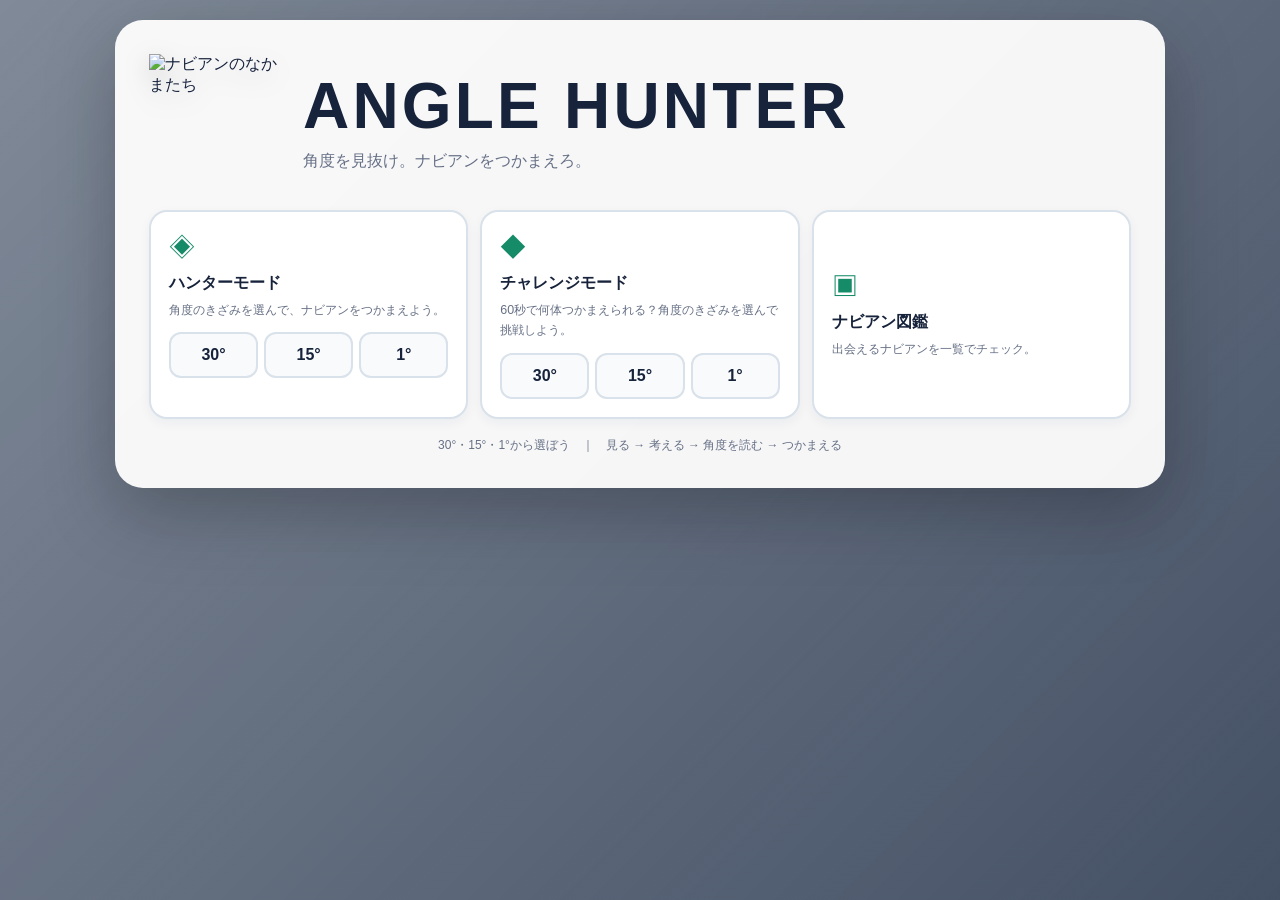
==== index.html @ fb032d8c "Recover correct app and split HTML CSS JS" ====
<!doctype html>
<html lang="ja">
<head>
<meta charset="UTF-8"><meta name="viewport" content="width=device-width,initial-scale=1,maximum-scale=1,user-scalable=no">
<title>ANGLE HUNTER - ナビアンをつかまえろ</title>
<link rel="stylesheet" href="https://tt-sensei.github.io/edu-effects/css/edu-effects.css"><link rel="stylesheet" href="https://tt-sensei.github.io/edu-effects/css/edu-learning.css"><link rel="stylesheet" href="https://tt-sensei.github.io/edu-effects/css/edu-feedback.css">



  <link rel="stylesheet" href="css/style.css">
</head><body>
<div id="start" class="deco-fantasy"><div class="start-card"><div class="start-head"><img class="town-group" src="https://raw.githubusercontent.com/TT-sensei/navi-character-/main/assets/fantasy/groups/group-fantasy-town.png" alt="ナビアンのなかまたち"><div class="start-title"><h1>ANGLE HUNTER</h1><p>角度を見抜け。ナビアンをつかまえろ。</p></div></div><div class="mode-grid"><div class="mode"><span class="mode-mark">◈</span><b>ハンターモード</b><span class="mode-desc">角度のきざみを選んで、ナビアンをつかまえよう。</span><div class="step-select"><button class="step-btn" data-mode="hunter" data-step="30">30°</button><button class="step-btn" data-mode="hunter" data-step="15">15°</button><button class="step-btn" data-mode="hunter" data-step="1">1°</button></div></div><div class="mode"><span class="mode-mark">◆</span><b>チャレンジモード</b><span class="mode-desc">60秒で何体つかまえられる？角度のきざみを選んで挑戦しよう。</span><div class="step-select"><button class="step-btn" data-mode="challenge" data-step="30">30°</button><button class="step-btn" data-mode="challenge" data-step="15">15°</button><button class="step-btn" data-mode="challenge" data-step="1">1°</button></div></div><button class="mode book-mode" onclick="location.href='book.html'" data-mode="book"><span class="mode-mark">▣</span><b>ナビアン図鑑</b><span class="mode-desc">出会えるナビアンを一覧でチェック。</span></button></div><p class="start-note">30°・15°・1°から選ぼう　｜　見る → 考える → 角度を読む → つかまえる</p></div></div>
<div id="app" class="hidden"><header class="topbar"><div class="brand"><h1>ANGLE HUNTER</h1><p id="brandHint">ナビアンが止まった角度を見抜こう</p></div><div class="actions"><span class="pill active" id="stepLabel">30°</span><span class="challenge-header-timer hidden" id="timer">60</span><button class="head-btn" id="titleBtn">タイトル</button></div></header><div class="game" id="normalGame"><div class="arena-wrap"><div class="arena" id="stage"><div class="field" id="field"></div><div class="zero-line"></div><div class="aim" id="aim"></div><div class="correct-line" id="correctLine"></div><div class="net" id="net"></div><div class="center"></div><img class="navian" id="navian" alt="ナビアン"><div class="message" id="message"></div></div></div><aside class="side"><div class="panel"><h2 id="recordTitle">きろく</h2><div class="stat"><span>ちょうせん</span><b id="attempts">0</b></div><div class="stat"><span>せいかい</span><b id="correct">0</b></div><div class="stat"><span>せいかい率</span><b id="rate">0%</b></div></div><div class="panel" id="challengePanel"><h2>チャレンジ</h2><div class="stat"><span>捕獲数</span><b class="challenge-score" id="score">0</b></div></div><div class="panel"><span class="mode-label" id="modeLabel">ハンター</span><p class="hint">ナビアンが止まった位置と、0°の線をくらべて角度を選ぼう。</p></div></aside><div id="angles"></div><button id="next">つぎのナビアン ▶</button></div>
<div id="protractorGame" class="game hidden"><div class="arena-wrap" id="protractorView"><div class="protractor-card" id="protractorCard"><svg id="protractorSvg" class="protractor-svg" viewBox="0 0 800 424" aria-label="180度分度器"><path d="M 114 370 A 286 286 0 0 1 686 370" fill="none" stroke="#24344f" stroke-width="2.5"/><path d="M 150 370 A 250 250 0 0 1 650 370" fill="none" stroke="#b8c4d1" stroke-width="1.5"/><g id="protractorTicks"></g><g id="protractorNumbers"></g><path id="protractorAngleArc" d="" fill="none" stroke="#168b68" stroke-width="7" stroke-linecap="round"/></svg><div class="protractor-base"></div><div class="protractor-center"></div><div class="protractor-ray" id="protractorRay"></div><div class="protractor-correct-line" id="protractorCorrectLine"></div><img class="protractor-navian" id="protractorNavian" alt="ナビアン"></div><div class="protractor-label" id="protractorLabel">分度器で角度を読もう</div><div class="protractor-question"><span class="protractor-help">ナビアンが止まった線は、何度？</span><input id="degreeInput" class="degree-input" type="number" inputmode="numeric" min="0" max="180" step="1" aria-label="角度"><span class="degree-unit">°</span><button id="degreeSubmit" class="degree-submit">答える</button></div><button id="protractorNext">つぎのナビアン ▶</button></div></div>
<div id="result" class="hidden"><div class="result-card"><h2>チャレンジ終了！</h2><div class="result-number" id="resultNumber">0</div><p>ナビアン捕獲！</p><div class="result-actions"><button class="again" id="again">もう一度</button><button class="title-back" id="resultTitle">タイトルへ</button></div></div></div>
<div id="book" class="hidden"><div class="book-shell"><div class="book-head"><h2>ナビアン図鑑</h2><button class="head-btn" id="bookBack">タイトル</button></div><div class="book-grid" id="bookGrid"></div></div></div>



  <script src="js/app.js"></script>
</body></html>
---- css/style.css ----
:root{--bg:#eef3f7;--card:#fff;--navy:#17233b;--muted:#667085;--line:#d9e1ea;--green:#168b68;--green2:#dff6ed;--gold:#e3a400;--gold2:#fff2c7;--red:#d95555;--red2:#ffe5e5;--blue:#3478c8}*{box-sizing:border-box;-webkit-tap-highlight-color:transparent}html,body{margin:0;width:100%;height:100%;overflow:hidden;font-family:"Hiragino Maru Gothic ProN","Yu Gothic",sans-serif;background:var(--bg);color:var(--navy);touch-action:manipulation}button,input{font:inherit}button:focus-visible,input:focus-visible{outline:3px solid #75aef5;outline-offset:2px}.hidden{display:none!important}
#start{position:fixed;inset:0;z-index:50;display:block;overflow-y:auto;overflow-x:hidden;-webkit-overflow-scrolling:touch;touch-action:pan-y;padding:20px 14px 28px;background:linear-gradient(135deg,rgba(20,34,59,.50),rgba(20,34,59,.78)),url('https://raw.githubusercontent.com/TT-sensei/navi-character-/main/assets/fantasy/backgrounds/town.png') center/cover}.start-card{width:min(1050px,100%);margin:0 auto;padding:34px;border-radius:28px;background:rgba(255,255,255,.94);box-shadow:0 24px 70px rgba(0,0,0,.25)}.start-head{display:flex;align-items:center;gap:22px}.town-group{width:132px;height:132px;object-fit:contain;filter:drop-shadow(0 8px 12px rgba(0,0,0,.18))}.start-title h1{margin:0;font-size:clamp(2rem,5vw,4rem);letter-spacing:.05em}.start-title p{margin:8px 0 0;color:var(--muted)}.mode-grid{display:grid;grid-template-columns:repeat(3,minmax(0,1fr));gap:12px;margin-top:24px}.mode{min-height:150px;padding:18px;border:2px solid var(--line);border-radius:18px;background:#fff;color:var(--navy);text-align:left;box-shadow:0 4px 12px rgba(24,42,67,.05)}.mode-mark{display:block;font-size:1.65rem;color:var(--green);margin-bottom:7px}.mode b{display:block;font-size:1.02rem;margin-bottom:6px}.mode-desc{color:var(--muted);font-size:.78rem;line-height:1.55}.step-select{display:flex;gap:6px;margin-top:12px}.step-btn{flex:1;min-width:0;min-height:46px;padding:6px 4px;border:2px solid var(--line);border-radius:12px;background:#f8fafc;color:var(--navy);font-weight:900;font-size:1rem;cursor:pointer}.step-btn:hover,.step-btn:active{border-color:#82cdb5;background:var(--green2)}.book-mode{grid-column:auto;min-height:150px}.start-note{text-align:center;color:var(--muted);font-size:.75rem;margin:18px 0 0}
#app{width:100%;height:100%;max-width:1280px;margin:auto;padding:12px 18px 14px;display:flex;flex-direction:column;gap:10px}.topbar{height:54px;display:flex;align-items:center;justify-content:space-between;gap:12px;flex:0 0 auto}.brand h1{margin:0;font-size:1.35rem;letter-spacing:.04em}.brand p{margin:2px 0 0;font-size:.72rem;color:var(--muted)}.actions{display:flex;gap:7px;align-items:center}.pill,.head-btn{min-height:42px;padding:7px 13px;border:1px solid var(--line);border-radius:999px;background:#fff;color:var(--navy);font-weight:700;box-shadow:0 2px 8px rgba(24,42,67,.05)}.pill.active{background:var(--navy);color:#fff;border-color:var(--navy)}
.game{min-height:0;flex:1;display:grid;grid-template-columns:minmax(0,1fr) 220px;grid-template-rows:minmax(0,1fr) auto;gap:10px 14px}.arena-wrap{position:relative;min-width:0;min-height:0;display:grid;place-items:center;padding:16px;border-radius:28px;overflow:hidden;background:linear-gradient(rgba(24,48,34,.18),rgba(255,255,255,.08)),url('https://raw.githubusercontent.com/TT-sensei/navi-character-/main/assets/fantasy/cards/backgrounds/forest.jpeg') center/cover;box-shadow:inset 0 0 0 1px rgba(255,255,255,.35),0 10px 28px rgba(24,42,67,.10)}.arena-wrap:before{content:"";position:absolute;inset:0;background:radial-gradient(circle at center,rgba(255,255,255,.08),rgba(16,33,27,.20));pointer-events:none}.arena{position:relative;width:min(72vh,calc(100vw - 330px),650px);height:min(72vh,calc(100vw - 330px),650px);min-width:380px;min-height:380px;border-radius:50%;overflow:hidden;background:#fff;border:7px solid rgba(255,255,255,.98);box-shadow:0 14px 35px rgba(12,28,24,.20),0 0 0 2px rgba(28,60,45,.16);z-index:1}.arena:before{content:"";position:absolute;inset:0;background:rgba(255,255,255,.97);z-index:1;pointer-events:none}.arena:after{content:"";position:absolute;inset:9%;border:2px dashed rgba(52,120,200,.28);border-radius:50%;z-index:2;pointer-events:none}.field{position:absolute;inset:0;width:100%;height:100%;z-index:4;pointer-events:none}.field svg{display:block;width:100%;height:100%;overflow:visible}.angle-sector{fill:rgba(22,139,104,.10);stroke:rgba(22,139,104,.72);stroke-width:3;stroke-linejoin:round}.angle-sector.active{fill:rgba(22,139,104,.16);stroke:rgba(22,139,104,.92);stroke-width:4}.zero-line{position:absolute;left:50%;top:50%;width:45%;height:4px;background:#18243a;transform-origin:0 50%;transform:translateY(-50%);z-index:6}.zero-line:after{content:"0°";position:absolute;right:-28px;top:-17px;font-weight:900;font-size:14px;color:#18243a;background:#fff;border-radius:999px;padding:2px 5px}.aim,.correct-line,.net{position:absolute;left:50%;top:50%;height:5px;width:0;transform-origin:0 50%;border-radius:9px;z-index:7;opacity:0;pointer-events:none}.aim{background:var(--green);box-shadow:0 0 9px rgba(22,139,104,.45)}.aim.show{opacity:.98}.correct-line{background:var(--gold);box-shadow:0 0 11px rgba(227,164,0,.55)}.correct-line.show{opacity:.95}.net.right{background:var(--gold);box-shadow:0 0 12px var(--gold);opacity:1}.net.wrong{background:var(--red);box-shadow:0 0 10px var(--red);opacity:1}.center{position:absolute;left:50%;top:50%;width:17px;height:17px;border:4px solid #fff;border-radius:50%;background:var(--navy);box-shadow:0 2px 8px rgba(0,0,0,.25);transform:translate(-50%,-50%);z-index:9}.navian{position:absolute;width:92px;height:92px;object-fit:contain;transform:translate(-50%,-50%);z-index:8;filter:drop-shadow(0 7px 7px rgba(0,0,0,.22));transition:opacity .2s,transform .25s}.navian.running{animation:bob .16s ease-in-out infinite alternate}@keyframes bob{from{margin-top:-2px}to{margin-top:2px}}.navian.caught{opacity:0;transform:translate(-50%,-50%) scale(1.45);filter:drop-shadow(0 0 18px var(--gold))}.message{position:absolute;left:50%;top:7%;transform:translateX(-50%);z-index:12;padding:8px 18px;border-radius:999px;background:#fff;border:2px solid var(--line);font-weight:800;white-space:nowrap;opacity:0;box-shadow:0 5px 15px rgba(24,42,67,.12)}.message.show{opacity:1}.message.hit{color:#8b6200;border-color:#efc85e;background:var(--gold2)}.message.miss{color:#b13d3d;border-color:#ee9999;background:var(--red2)}
.side{display:flex;flex-direction:column;gap:9px;min-width:0}.panel{background:#fff;border:1px solid var(--line);border-radius:16px;padding:12px 14px;box-shadow:0 4px 14px rgba(24,42,67,.06)}.panel h2{margin:0 0 7px;font-size:.75rem;color:var(--muted)}.stat{display:flex;justify-content:space-between;align-items:center;padding:3px 0;font-size:.84rem}.stat b{font-size:1rem}.challenge-timer{font-size:2.15rem!important;color:var(--red)!important;min-width:76px;text-align:center;line-height:1;letter-spacing:.03em}.challenge-timer.urgent{animation:timerPulse .55s ease-in-out infinite alternate}@keyframes timerPulse{from{transform:scale(1)}to{transform:scale(1.12)}}.challenge-header-timer{display:inline-flex;align-items:center;justify-content:center;min-width:76px;padding:7px 12px;border-radius:999px;background:var(--red2);border:2px solid #ee9999;color:var(--red);font-size:1.35rem;font-weight:1000;line-height:1;letter-spacing:.03em}.challenge-header-timer.urgent{animation:timerPulse .55s ease-in-out infinite alternate}@keyframes timerPulse{from{transform:scale(1)}to{transform:scale(1.12)}}.challenge-score{font-size:1.7rem!important;color:var(--green)!important}.hint{color:var(--muted);font-size:.72rem;line-height:1.6}.mode-label{display:inline-flex;padding:4px 8px;border-radius:999px;background:var(--green2);color:#087052;font-size:.7rem;font-weight:800}
#angles{grid-column:1;display:grid;grid-template-columns:repeat(6,1fr);gap:8px;position:relative;z-index:30;pointer-events:auto;isolation:isolate}.angle{min-height:54px;border:2px solid var(--line);border-radius:13px;background:#fff;color:var(--navy);font-size:1rem;font-weight:800;box-shadow:0 3px 8px rgba(24,42,67,.06);position:relative;z-index:31;pointer-events:auto;touch-action:manipulation;cursor:pointer;user-select:none}.angle:active{transform:scale(.97)}.angle.correct{background:var(--gold2);border-color:#e7bd43;color:#805900}.angle.wrong{background:var(--red2);border-color:#e28c8c;color:#a73535}#next{grid-column:1;display:none;justify-self:center;min-height:48px;padding:10px 28px;border:0;border-radius:999px;background:var(--green);color:#fff;font-weight:800;box-shadow:0 5px 12px rgba(22,139,104,.2);position:relative;z-index:30}#protractorNext{grid-column:1;display:none;justify-self:center;min-height:48px;padding:10px 28px;border:0;border-radius:999px;background:var(--green);color:#fff;font-weight:800;box-shadow:0 5px 12px rgba(22,139,104,.2);position:relative;z-index:30}
#protractorView{position:relative;min-width:0;min-height:0;display:grid;place-items:center;padding:10px}.protractor-card{position:relative;width:min(94%,760px);aspect-ratio:2/1.06;background:#fff;border:5px solid rgba(255,255,255,.98);border-radius:24px 24px 12px 12px;box-shadow:0 14px 35px rgba(12,28,24,.20),0 0 0 2px rgba(28,60,45,.16);overflow:hidden}.protractor-svg{position:absolute;inset:0;width:100%;height:100%;z-index:2}.protractor-svg text{font-family:"Hiragino Maru Gothic ProN","Yu Gothic",sans-serif;font-weight:900;fill:#24344f}.protractor-base{position:absolute;left:8%;right:8%;bottom:13%;height:4px;background:#17233b;z-index:4}.protractor-center{position:absolute;left:50%;bottom:calc(13% - 7px);width:18px;height:18px;background:#17233b;border:4px solid #fff;border-radius:50%;transform:translateX(-50%);z-index:7}.protractor-ray{position:absolute;left:50%;bottom:13%;height:5px;width:0;background:var(--green);transform-origin:0 50%;z-index:6;border-radius:9px;box-shadow:0 0 9px rgba(22,139,104,.45)}.protractor-ray.show{opacity:.98}.protractor-correct-line{position:absolute;left:50%;bottom:13%;height:5px;width:0;background:var(--gold);transform-origin:0 50%;z-index:5;border-radius:9px;opacity:0;box-shadow:0 0 11px rgba(227,164,0,.55)}.protractor-correct-line.show{opacity:.95}.protractor-navian{position:absolute;width:70px;height:70px;object-fit:contain;z-index:8;transform:translate(-50%,-50%);filter:drop-shadow(0 6px 6px rgba(0,0,0,.22));transition:left .08s linear,top .08s linear,transform .25s}.protractor-navian.running{animation:sidebob .16s ease-in-out infinite alternate}@keyframes sidebob{from{margin-top:-2px}to{margin-top:2px}}.protractor-navian.caught{transform:translate(-50%,-50%) scale(1.3);opacity:0}.protractor-label{grid-column:1;position:static;justify-self:center;padding:6px 14px;border-radius:999px;background:#fff;border:2px solid var(--line);font-weight:900;white-space:nowrap;margin:0 0 4px}.protractor-label.hit{color:#8b6200;border-color:#efc85e;background:var(--gold2)}.protractor-label.miss{color:#b13d3d;border-color:#ee9999;background:var(--red2)}.protractor-hints{grid-column:1;display:flex;align-items:center;justify-content:center;gap:18px;min-height:28px}.protractor-direction{position:static;font-size:.78rem;color:var(--muted);font-weight:800;z-index:8}.protractor-question{grid-column:1;display:flex;align-items:center;justify-content:center;gap:10px;flex-wrap:wrap}.degree-input{width:110px;height:54px;border:2px solid var(--line);border-radius:14px;background:#fff;text-align:center;font-size:1.5rem;font-weight:900;color:var(--navy)}.degree-submit{min-height:54px;padding:10px 24px;border:0;border-radius:14px;background:var(--green);color:#fff;font-weight:900}.degree-submit:disabled{opacity:.5}.degree-unit{font-weight:900}.protractor-help{color:var(--muted);font-size:.78rem}.protractor-wrong{background:var(--red2)!important;border-color:#e28c8c!important}.protractor-correct{background:var(--gold2)!important;border-color:#e7bd43!important}
#book{position:fixed;inset:0;z-index:45;background:var(--bg);overflow:auto}.book-shell{width:min(1100px,100%);margin:auto;padding:18px}.book-head{display:flex;justify-content:space-between;align-items:center;margin-bottom:14px}.book-head h2{margin:0}.book-grid{display:grid;grid-template-columns:repeat(5,1fr);gap:10px}.book-card{background:#fff;border:1px solid var(--line);border-radius:15px;padding:10px;text-align:center;box-shadow:0 3px 10px rgba(24,42,67,.05)}.book-card img{width:100%;height:125px;object-fit:contain}.book-card span{display:block;margin-top:5px;color:var(--muted);font-size:.68rem;line-height:1.4}
#result{position:fixed;inset:0;z-index:60;display:grid;place-items:center;padding:20px;background:rgba(23,35,59,.48);backdrop-filter:blur(7px)}.result-card{width:min(520px,100%);padding:34px 25px;border-radius:24px;background:#fff;text-align:center;box-shadow:0 24px 70px rgba(0,0,0,.22)}.result-card h2{margin:0}.result-number{margin:12px 0;font-size:5rem;line-height:1;color:var(--green);font-weight:900}.result-card p{color:var(--muted)}.result-actions{display:flex;justify-content:center;gap:8px}.result-actions button{min-height:48px;padding:10px 24px;border:0;border-radius:999px;font-weight:800}.again{background:var(--green);color:#fff}.title-back{background:#e9eef4;color:var(--navy)}
@media(pointer:coarse) and (orientation:landscape),(min-width:1051px){.game{grid-template-columns:minmax(0,1fr) 220px}.arena{width:min(72vh,calc(100vw - 330px),650px);height:min(72vh,calc(100vw - 330px),650px)}}@media(max-width:1050px){html,body{overflow:hidden}#app{padding:8px 10px}.brand p{display:none}.game{grid-template-columns:1fr;grid-template-rows:minmax(0,1fr) auto}.side{position:absolute;top:62px;right:10px;width:185px;z-index:15}.side .panel:nth-child(n+2){display:none}.arena-wrap{padding:10px}.arena{width:min(64vh,82vw);height:min(64vh,82vw);min-width:300px;min-height:300px}#angles{grid-column:1}.angle{min-height:50px}.book-grid{grid-template-columns:repeat(4,1fr)}.mode-grid{grid-template-columns:repeat(3,minmax(0,1fr))}.mode{min-height:150px;padding:14px}.book-mode{grid-column:auto;min-height:150px}.protractor-card{width:96%}}@media(max-width:600px){.topbar{height:48px}.brand h1{font-size:1.05rem}.actions{gap:3px}.pill,.head-btn{min-height:38px;padding:6px 9px;font-size:.75rem}.arena{width:min(56vh,90vw);height:min(56vh,90vw);min-width:270px;min-height:270px}.navian{width:72px;height:72px}.angle{min-height:46px;font-size:.82rem}.side{width:155px}.book-grid{grid-template-columns:repeat(3,1fr)}.book-card img{height:95px}.start-card{padding:22px 17px}.start-head{gap:10px}.town-group{width:78px;height:78px}.start-title h1{font-size:1.7rem}.step-btn{min-height:44px}.protractor-navian{width:56px;height:56px}.protractor-label{font-size:.75rem}.protractor-question{gap:7px}.degree-input{width:92px;height:48px}.degree-submit{min-height:48px;padding:8px 17px}}@media(prefers-reduced-motion:reduce){*{animation-duration:.001ms!important;transition-duration:.001ms!important}}
@media(max-width:700px){.mode-grid{grid-template-columns:1fr}.book-mode{min-height:95px}.start-card{padding:22px 17px}.start-head{gap:10px}.town-group{width:78px;height:78px}.start-title h1{font-size:1.7rem}}@media(max-width:700px){.mode-grid{grid-template-columns:1fr}.book-mode{min-height:95px}}@media(max-width:1050px){
.game{grid-template-columns:1fr;grid-template-rows:minmax(0,1fr) auto;min-height:0}
.arena-wrap{min-height:0;padding:10px}
.arena{width:min(64vh,82vw);height:min(64vh,82vw);min-width:300px;min-height:300px}
.side{position:absolute;top:62px;right:10px;width:185px;z-index:15}
.protractor-card{width:96%;max-width:760px}
}
@media(max-width:700px){
.arena{width:min(58vh,84vw);height:min(58vh,84vw);min-width:280px;min-height:280px}
.side{width:160px;right:8px}
.protractor-card{width:98%}
.protractor-navian{width:64px;height:64px}
}

#angles .angle-select{width:100%;min-height:54px;padding:8px 46px 8px 16px;border:2px solid var(--line);border-radius:13px;background:#fff;color:var(--navy);font:inherit;font-size:1.05rem;font-weight:900;box-shadow:0 3px 8px rgba(24,42,67,.06);cursor:pointer;touch-action:manipulation}
#angles .angle-select:focus{border-color:#82cdb5;outline:3px solid rgba(130,205,181,.25);outline-offset:1px}
@media(max-width:1050px){#angles .angle-select{min-height:54px;font-size:1rem}}

/* Tablet landscape: keep the problem large and move answer controls to the right. */
@media (orientation: landscape) and (min-width: 900px) and (min-height: 600px) {
  .game {
    grid-template-columns: minmax(0, 1fr) minmax(300px, 360px);
    grid-template-rows: minmax(0, 1fr) auto auto;
    gap: 10px 18px;
  }

  .arena-wrap {
    grid-column: 1;
    grid-row: 1 / span 3;
    min-width: 0;
    min-height: 0;
    padding: 18px;
  }

  .arena {
    width: min(76vh, calc(100vw - 420px), 680px);
    height: min(76vh, calc(100vw - 420px), 680px);
    min-width: 400px;
    min-height: 400px;
  }

  .side {
    grid-column: 2;
    grid-row: 1;
    align-self: start;
  }

  #angles {
    grid-column: 2;
    grid-row: 2;
    grid-template-columns: repeat(3, minmax(0, 1fr));
    gap: 10px;
    align-self: center;
  }

  .angle {
    min-height: 64px;
    font-size: 1.08rem;
  }

  #next,
  #protractorNext {
    grid-column: 2;
    grid-row: 3;
    justify-self: stretch;
    width: 100%;
    min-height: 54px;
  }

  #protractorView {
    grid-column: 1;
    grid-row: 1 / span 3;
    min-width: 0;
    min-height: 0;
    padding: 10px 18px;
  }

  .protractor-card {
    width: min(96%, 860px);
  }

  .protractor-question {
    grid-column: 2;
    grid-row: 2;
    align-self: center;
    justify-self: stretch;
    flex-wrap: nowrap;
    padding: 10px;
    background: #fff;
    border: 1px solid var(--line);
    border-radius: 16px;
    box-shadow: 0 4px 14px rgba(24,42,67,.06);
  }

  .degree-input {
    width: 120px;
    height: 58px;
    font-size: 1.65rem;
  }

  .degree-submit {
    min-height: 58px;
    padding: 10px 22px;
  }

  .protractor-help {
    grid-column: 2;
    grid-row: 2;
    align-self: end;
    justify-self: center;
    transform: translateY(58px);
  }
}
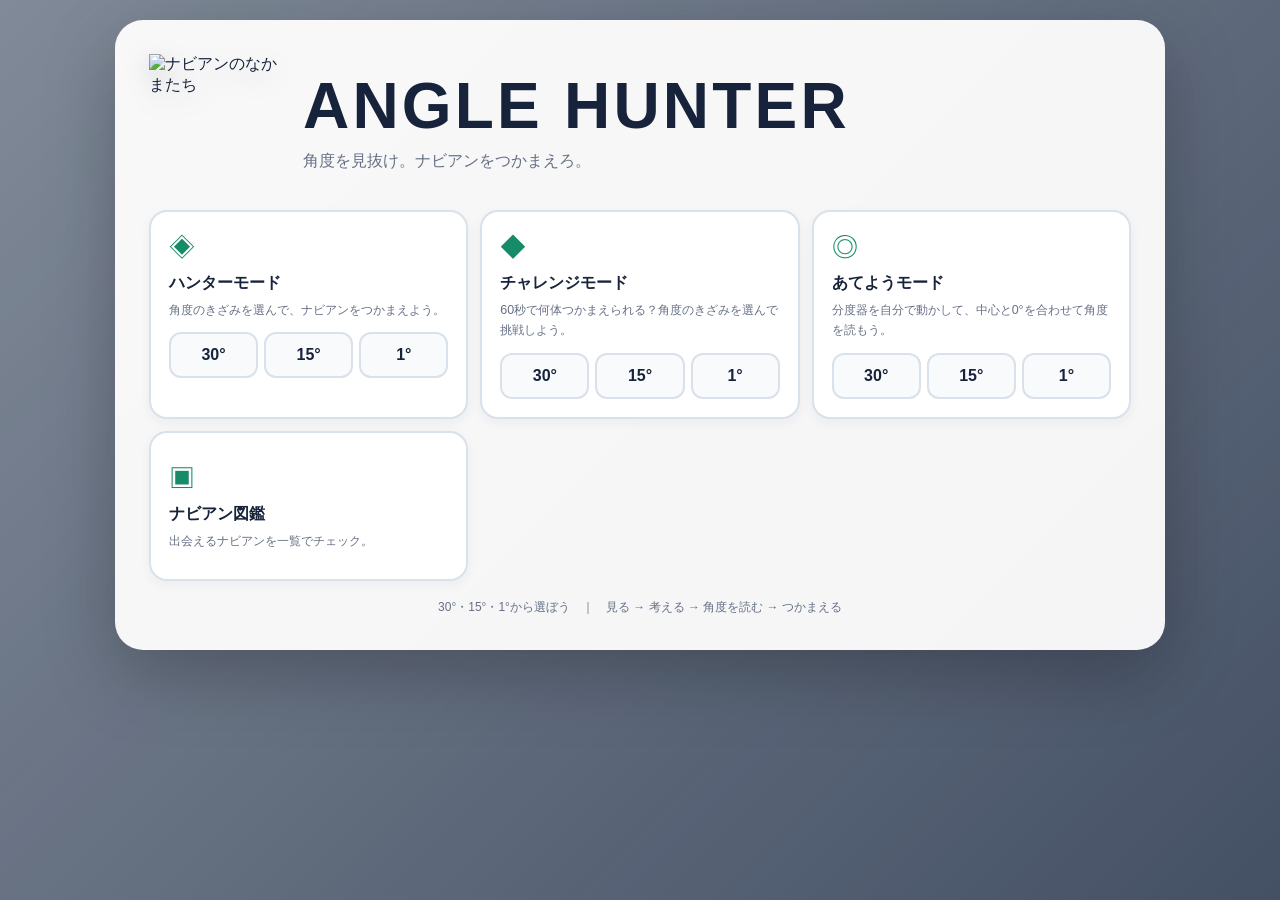
==== commit 0a6df6af: "あてようモードを追加：分度器を自分で動かして中心と0°を合わせて読む" ====
--- a/index.html
+++ b/index.html
@@ -3,19 +3,13 @@
 <head>
 <meta charset="UTF-8"><meta name="viewport" content="width=device-width,initial-scale=1,maximum-scale=1,user-scalable=no">
 <title>ANGLE HUNTER - ナビアンをつかまえろ</title>
-<link rel="stylesheet" href="https://tt-sensei.github.io/edu-effects/css/edu-effects.css"><link rel="stylesheet" href="https://tt-sensei.github.io/edu-effects/css/edu-learning.css"><link rel="stylesheet" href="https://tt-sensei.github.io/edu-effects/css/edu-feedback.css">
-
-
-
-  <link rel="stylesheet" href="css/style.css">
+<link rel="stylesheet" href="https://tt-sensei.github.io/edu-effects/css/edu-effects.css"><link rel="stylesheet" href="https://tt-sensei.github.io/edu-effects/css/edu-learning.css"><link rel="stylesheet" href="css/style.css"><link rel="stylesheet" href="css/edu-layout.css">
 </head><body>
-<div id="start" class="deco-fantasy"><div class="start-card"><div class="start-head"><img class="town-group" src="https://raw.githubusercontent.com/TT-sensei/navi-character-/main/assets/fantasy/groups/group-fantasy-town.png" alt="ナビアンのなかまたち"><div class="start-title"><h1>ANGLE HUNTER</h1><p>角度を見抜け。ナビアンをつかまえろ。</p></div></div><div class="mode-grid"><div class="mode"><span class="mode-mark">◈</span><b>ハンターモード</b><span class="mode-desc">角度のきざみを選んで、ナビアンをつかまえよう。</span><div class="step-select"><button class="step-btn" data-mode="hunter" data-step="30">30°</button><button class="step-btn" data-mode="hunter" data-step="15">15°</button><button class="step-btn" data-mode="hunter" data-step="1">1°</button></div></div><div class="mode"><span class="mode-mark">◆</span><b>チャレンジモード</b><span class="mode-desc">60秒で何体つかまえられる？角度のきざみを選んで挑戦しよう。</span><div class="step-select"><button class="step-btn" data-mode="challenge" data-step="30">30°</button><button class="step-btn" data-mode="challenge" data-step="15">15°</button><button class="step-btn" data-mode="challenge" data-step="1">1°</button></div></div><button class="mode book-mode" onclick="location.href='book.html'" data-mode="book"><span class="mode-mark">▣</span><b>ナビアン図鑑</b><span class="mode-desc">出会えるナビアンを一覧でチェック。</span></button></div><p class="start-note">30°・15°・1°から選ぼう　｜　見る → 考える → 角度を読む → つかまえる</p></div></div>
-<div id="app" class="hidden"><header class="topbar"><div class="brand"><h1>ANGLE HUNTER</h1><p id="brandHint">ナビアンが止まった角度を見抜こう</p></div><div class="actions"><span class="pill active" id="stepLabel">30°</span><span class="challenge-header-timer hidden" id="timer">60</span><button class="head-btn" id="titleBtn">タイトル</button></div></header><div class="game" id="normalGame"><div class="arena-wrap"><div class="arena" id="stage"><div class="field" id="field"></div><div class="zero-line"></div><div class="aim" id="aim"></div><div class="correct-line" id="correctLine"></div><div class="net" id="net"></div><div class="center"></div><img class="navian" id="navian" alt="ナビアン"><div class="message" id="message"></div></div></div><aside class="side"><div class="panel"><h2 id="recordTitle">きろく</h2><div class="stat"><span>ちょうせん</span><b id="attempts">0</b></div><div class="stat"><span>せいかい</span><b id="correct">0</b></div><div class="stat"><span>せいかい率</span><b id="rate">0%</b></div></div><div class="panel" id="challengePanel"><h2>チャレンジ</h2><div class="stat"><span>捕獲数</span><b class="challenge-score" id="score">0</b></div></div><div class="panel"><span class="mode-label" id="modeLabel">ハンター</span><p class="hint">ナビアンが止まった位置と、0°の線をくらべて角度を選ぼう。</p></div></aside><div id="angles"></div><button id="next">つぎのナビアン ▶</button></div>
+<div id="start" class="deco-fantasy"><div class="start-card"><div class="start-head"><img class="town-group" src="https://raw.githubusercontent.com/TT-sensei/navi-character-/main/assets/fantasy/groups/group-fantasy-town.png" alt="ナビアンのなかまたち"><div class="start-title"><h1>ANGLE HUNTER</h1><p>角度を見抜け。ナビアンをつかまえろ。</p></div></div><div class="mode-grid"><div class="mode"><span class="mode-mark">◈</span><b>ハンターモード</b><span class="mode-desc">角度のきざみを選んで、ナビアンをつかまえよう。</span><div class="step-select"><button class="step-btn" data-mode="hunter" data-step="30">30°</button><button class="step-btn" data-mode="hunter" data-step="15">15°</button><button class="step-btn" data-mode="hunter" data-step="1">1°</button></div></div><div class="mode"><span class="mode-mark">◆</span><b>チャレンジモード</b><span class="mode-desc">60秒で何体つかまえられる？角度のきざみを選んで挑戦しよう。</span><div class="step-select"><button class="step-btn" data-mode="challenge" data-step="30">30°</button><button class="step-btn" data-mode="challenge" data-step="15">15°</button><button class="step-btn" data-mode="challenge" data-step="1">1°</button></div></div><div class="mode"><span class="mode-mark">◎</span><b>あてようモード</b><span class="mode-desc">分度器を自分で動かして、中心と0°を合わせて角度を読もう。</span><div class="step-select"><button class="step-btn" data-mode="place" data-step="30">30°</button><button class="step-btn" data-mode="place" data-step="15">15°</button><button class="step-btn" data-mode="place" data-step="1">1°</button></div></div><button class="mode book-mode" onclick="location.href='book.html'" data-mode="book"><span class="mode-mark">▣</span><b>ナビアン図鑑</b><span class="mode-desc">出会えるナビアンを一覧でチェック。</span></button></div><p class="start-note">30°・15°・1°から選ぼう　｜　見る → 考える → 角度を読む → つかまえる</p></div></div>
+<div id="app" class="hidden"><header class="topbar"><div class="brand"><h1>ANGLE HUNTER</h1><p id="brandHint">ナビアンが止まった角度を見抜こう</p></div><div class="actions"><span class="pill active" id="stepLabel">30°</span><span class="challenge-header-timer hidden" id="timer">60</span><button class="head-btn" id="soundBtn" aria-label="音のオン・オフ">🔊 音</button><button class="head-btn" id="titleBtn">タイトル</button></div></header><div class="game" id="normalGame"><div class="arena-wrap"><div class="arena" id="stage"><div class="field" id="field"></div><div class="zero-line"></div><div class="aim" id="aim"></div><div class="correct-line" id="correctLine"></div><div class="net" id="net"></div><div class="center"></div><img class="navian" id="navian" alt="ナビアン"><div class="message" id="message"></div></div></div><aside class="side"><div class="panel"><h2 id="recordTitle">きろく</h2><div class="stat"><span>ちょうせん</span><b id="attempts">0</b></div><div class="stat"><span>せいかい</span><b id="correct">0</b></div><div class="stat"><span>せいかい率</span><b id="rate">0%</b></div></div><div class="panel" id="challengePanel"><h2>チャレンジ</h2><div class="stat"><span>捕獲数</span><b class="challenge-score" id="score">0</b></div></div><span id="modeLabel" class="mode-label hidden">ハンター</span></aside><div id="angles"></div><button id="next">つぎのナビアン ▶</button></div>
 <div id="protractorGame" class="game hidden"><div class="arena-wrap" id="protractorView"><div class="protractor-card" id="protractorCard"><svg id="protractorSvg" class="protractor-svg" viewBox="0 0 800 424" aria-label="180度分度器"><path d="M 114 370 A 286 286 0 0 1 686 370" fill="none" stroke="#24344f" stroke-width="2.5"/><path d="M 150 370 A 250 250 0 0 1 650 370" fill="none" stroke="#b8c4d1" stroke-width="1.5"/><g id="protractorTicks"></g><g id="protractorNumbers"></g><path id="protractorAngleArc" d="" fill="none" stroke="#168b68" stroke-width="7" stroke-linecap="round"/></svg><div class="protractor-base"></div><div class="protractor-center"></div><div class="protractor-ray" id="protractorRay"></div><div class="protractor-correct-line" id="protractorCorrectLine"></div><img class="protractor-navian" id="protractorNavian" alt="ナビアン"></div><div class="protractor-label" id="protractorLabel">分度器で角度を読もう</div><div class="protractor-question"><span class="protractor-help">ナビアンが止まった線は、何度？</span><input id="degreeInput" class="degree-input" type="number" inputmode="numeric" min="0" max="180" step="1" aria-label="角度"><span class="degree-unit">°</span><button id="degreeSubmit" class="degree-submit">答える</button></div><button id="protractorNext">つぎのナビアン ▶</button></div></div>
+<div id="placeGame" class="game hidden"><div class="arena-wrap" id="placeView"><div class="place-card" id="placeCard"><svg id="placeSvg" viewBox="0 0 800 560" aria-label="分度器を当てる場所"><g id="placeAngle"></g><circle id="placeRing" r="54" fill="none" stroke="#e3a400" stroke-width="6" opacity="0"/><image id="placeNavian" width="80" height="80"></image><g id="placeProtractor"></g></svg></div><div class="protractor-label" id="placeLabel">分度器を当てよう</div><div class="place-status" id="placeStatus">中心と 0°の線を合わせよう</div><div class="protractor-question"><span class="protractor-help">ナビアンの角度は、何度？</span><input id="placeInput" class="degree-input" type="number" inputmode="numeric" min="0" max="180" step="1" aria-label="角度"><span class="degree-unit">°</span><button id="placeSubmit" class="degree-submit">答える</button></div><button id="placeNext">つぎのナビアン ▶</button></div></div>
 <div id="result" class="hidden"><div class="result-card"><h2>チャレンジ終了！</h2><div class="result-number" id="resultNumber">0</div><p>ナビアン捕獲！</p><div class="result-actions"><button class="again" id="again">もう一度</button><button class="title-back" id="resultTitle">タイトルへ</button></div></div></div>
 <div id="book" class="hidden"><div class="book-shell"><div class="book-head"><h2>ナビアン図鑑</h2><button class="head-btn" id="bookBack">タイトル</button></div><div class="book-grid" id="bookGrid"></div></div></div>
-
-
-
-  <script src="js/app.js"></script>
+<script src="js/monsters.js"></script><script type="module" src="js/sound.js"></script><script src="js/app.js"></script><script src="js/edu-angle-layout.js"></script>
 </body></html>
--- a/css/style.css
+++ b/css/style.css
@@ -121,3 +121,18 @@
     transform: translateY(58px);
   }
 }
+
+/* ===== あてようモード（分度器を自分で当てる） ===== */
+.place-card{position:relative;width:min(94%,880px);aspect-ratio:800/560;background:#fff;border:5px solid rgba(255,255,255,.98);border-radius:24px;box-shadow:0 14px 35px rgba(12,28,24,.20),0 0 0 2px rgba(28,60,45,.16);overflow:hidden}
+#placeSvg{position:absolute;inset:0;width:100%;height:100%;touch-action:none;user-select:none;-webkit-user-select:none}
+#placeSvg text{font-family:"Hiragino Maru Gothic ProN","Yu Gothic",sans-serif;font-weight:900}
+#placeNavian{transition:opacity .25s,transform .25s;transform-box:fill-box;transform-origin:center}
+#placeNavian.caught{opacity:0;transform:scale(1.35)}
+#placeProtractor .pl-nodrag{pointer-events:none}
+#placeProtractor .pl-body{cursor:grab}
+#placeProtractor .pl-rot{cursor:grab}
+#placeProtractor.pl-center-ok .pl-center-dot{fill:#168b68}
+#placeProtractor.pl-aligned .pl-body-main{stroke:#e3a400;stroke-width:4}
+.place-status{padding:10px 14px;border-radius:14px;background:#fff;border:2px solid var(--line);font-weight:900;text-align:center;font-size:.92rem;color:var(--navy);box-shadow:0 3px 10px rgba(24,42,67,.05)}
+.place-status.ok{border-color:#82cdb5;background:var(--green2);color:#087052}
+#placeNext{grid-column:1;display:none;justify-self:center;min-height:48px;padding:10px 28px;border:0;border-radius:999px;background:var(--green);color:#fff;font-weight:800;box-shadow:0 5px 12px rgba(22,139,104,.2);position:relative;z-index:30}
--- a/css/edu-layout.css
+++ b/css/edu-layout.css
@@ -0,0 +1,133 @@
+/* edu-kit learning layout: tablet landscape / one-screen */
+#normalGame.game{grid-template-columns:minmax(0,1fr) 330px;grid-template-rows:auto auto minmax(0,1fr) auto;gap:10px 14px}
+#normalGame .arena-wrap{grid-column:1;grid-row:1 / 5;min-height:0;padding:10px}
+#normalGame .arena{width:min(72vh,calc(100vw - 390px),650px);height:min(72vh,calc(100vw - 390px),650px);overflow:visible}
+#normalGame .arena:before{border-radius:50%}
+#normalGame .side{display:contents}
+#normalGame .side .panel:first-child{grid-column:2;grid-row:1;padding:7px 10px}
+#normalGame .side .panel:first-child h2{display:none}
+#normalGame .side .panel:first-child .stat{display:flex;flex:1;justify-content:center;gap:5px;padding:2px 4px;font-size:.72rem;white-space:nowrap}
+#normalGame .side .panel:first-child .stat b{font-size:.92rem}
+#normalGame .side .panel:first-child{display:flex;align-items:center;justify-content:space-around;gap:2px}
+#normalGame #challengePanel{grid-column:2;grid-row:2}
+#normalGame #angles{grid-column:2;grid-row:3;display:grid;grid-template-columns:repeat(4,minmax(0,1fr));align-content:start;gap:8px;min-height:0;overflow:visible;padding:2px}
+#normalGame .angle{min-height:52px}
+#normalGame #next{grid-column:2;grid-row:4;width:100%}
+#normalGame .message{top:5%}
+#normalGame .panel{box-shadow:0 3px 10px rgba(24,42,67,.05)}
+
+/* Protractor mode follows the same learning pattern: observe left, answer right. */
+#protractorGame.game{display:grid;grid-template-columns:minmax(0,1fr);grid-template-rows:minmax(0,1fr)}
+#protractorGame #protractorView{display:grid;grid-template-columns:minmax(0,1fr) 300px;grid-template-rows:auto minmax(0,1fr) auto;gap:12px;padding:12px}
+#protractorGame .protractor-card{grid-column:1;grid-row:1 / 4;width:min(100%,760px);justify-self:center;align-self:center}
+#protractorGame .protractor-label{grid-column:2;grid-row:1;align-self:end;margin:0}
+#protractorGame .protractor-question{position:relative;grid-column:2;grid-row:2;align-self:start;display:flex;flex-direction:column;align-items:stretch;justify-content:flex-start;gap:10px;padding:16px;background:#fff;border:1px solid var(--line);border-radius:16px;box-shadow:0 3px 10px rgba(24,42,67,.05)}
+#protractorGame .protractor-help{font-size:.85rem;font-weight:800;color:var(--navy);white-space:nowrap}
+#protractorGame .degree-input{width:100%;height:60px}
+#protractorGame .degree-submit{width:100%;min-height:56px}
+#protractorGame .degree-unit{position:absolute;right:16px;top:82px;margin:0}
+#protractorGame #protractorNext{grid-column:2;grid-row:3;width:100%;justify-self:stretch}
+
+@media (max-height:700px){
+#normalGame .arena{width:min(68vh,calc(100vw - 390px),600px);height:min(68vh,calc(100vw - 390px),600px)}
+#normalGame .angle{min-height:46px}
+#protractorGame #protractorView{grid-template-columns:minmax(0,1fr) 280px}
+#protractorGame .protractor-question{padding:12px}
+}
+@media (orientation:landscape){#normalGame.game{grid-template-columns:minmax(0,1fr) 330px}}
+
+/* Phone portrait: keep the same controls, only stack the layout vertically. */
+@media (max-width:700px) and (orientation:portrait){
+  #normalGame.game{
+    grid-template-columns:minmax(0,1fr);
+    grid-template-rows:auto auto auto auto;
+    gap:10px;
+  }
+  #normalGame .arena-wrap{
+    grid-column:1;
+    grid-row:1;
+    padding:6px;
+  }
+  #normalGame .arena{
+    width:min(88vw,52vh,430px);
+    height:min(88vw,52vh,430px);
+    margin:0 auto;
+  }
+  #normalGame .side{
+    display:contents;
+  }
+  #normalGame .side .panel:first-child{
+    grid-column:1;
+    grid-row:2;
+  }
+  #normalGame #challengePanel{
+    grid-column:1;
+    grid-row:3;
+  }
+  #normalGame #angles{
+    grid-column:1;
+    grid-row:4;
+    grid-template-columns:repeat(4,minmax(0,1fr));
+    gap:7px;
+  }
+  #normalGame #next{
+    grid-column:1;
+    grid-row:5;
+  }
+}
+
+/* Phone portrait protractor: same controls, stacked vertically. */
+@media (max-width:700px) and (orientation:portrait){
+  #protractorGame #protractorView{
+    grid-template-columns:minmax(0,1fr);
+    grid-template-rows:auto auto auto auto;
+    gap:10px;
+    padding:8px;
+  }
+  #protractorGame .protractor-card{
+    grid-column:1;
+    grid-row:1;
+    width:min(100%,430px);
+    justify-self:center;
+  }
+  #protractorGame .protractor-label{
+    grid-column:1;
+    grid-row:2;
+    align-self:start;
+  }
+  #protractorGame .protractor-question{
+    grid-column:1;
+    grid-row:3;
+    padding:12px;
+  }
+  #protractorGame #protractorNext{
+    grid-column:1;
+    grid-row:4;
+  }
+}
+/* Place mode: same learning pattern (stage left, controls right). */
+#placeGame.game{display:grid;grid-template-columns:minmax(0,1fr);grid-template-rows:minmax(0,1fr)}
+#placeGame #placeView{display:grid;grid-template-columns:minmax(0,1fr) 300px;grid-template-rows:auto auto minmax(0,1fr) auto;gap:12px;padding:12px}
+#placeGame .place-card{grid-column:1;grid-row:1 / 5;width:min(100%,880px);justify-self:center;align-self:center}
+#placeGame .protractor-label{grid-column:2;grid-row:1;align-self:end;margin:0}
+#placeGame .place-status{grid-column:2;grid-row:2;align-self:start}
+#placeGame .protractor-question{position:relative;grid-column:2;grid-row:3;align-self:start;display:flex;flex-direction:column;align-items:stretch;justify-content:flex-start;gap:10px;padding:16px;background:#fff;border:1px solid var(--line);border-radius:16px;box-shadow:0 3px 10px rgba(24,42,67,.05)}
+#placeGame .protractor-help{font-size:.85rem;font-weight:800;color:var(--navy);white-space:nowrap}
+#placeGame .degree-input{width:100%;height:60px}
+#placeGame .degree-submit{width:100%;min-height:56px}
+#placeGame .degree-unit{position:absolute;right:16px;top:82px;margin:0}
+#placeGame #placeNext{grid-column:2;grid-row:4;width:100%;justify-self:stretch}
+@media (max-height:700px){
+#placeGame #placeView{grid-template-columns:minmax(0,1fr) 280px}
+#placeGame .protractor-question{padding:12px}
+}
+@media (max-width:700px) and (orientation:portrait){
+  #placeGame #placeView{grid-template-columns:minmax(0,1fr);grid-template-rows:auto auto auto auto auto;gap:10px;padding:8px}
+  #placeGame .place-card{grid-column:1;grid-row:1;width:min(100%,430px);justify-self:center}
+  #placeGame .protractor-label{grid-column:1;grid-row:2;align-self:start}
+  #placeGame .place-status{grid-column:1;grid-row:3}
+  #placeGame .protractor-question{grid-column:1;grid-row:4;padding:12px}
+  #placeGame #placeNext{grid-column:1;grid-row:5}
+}
+/* style.cssの横向き一括ルール（.protractor-helpの58px下げ）をあてようモードでは打ち消す */
+#placeGame .protractor-help{transform:none;grid-column:auto;grid-row:auto;align-self:auto;justify-self:auto}
